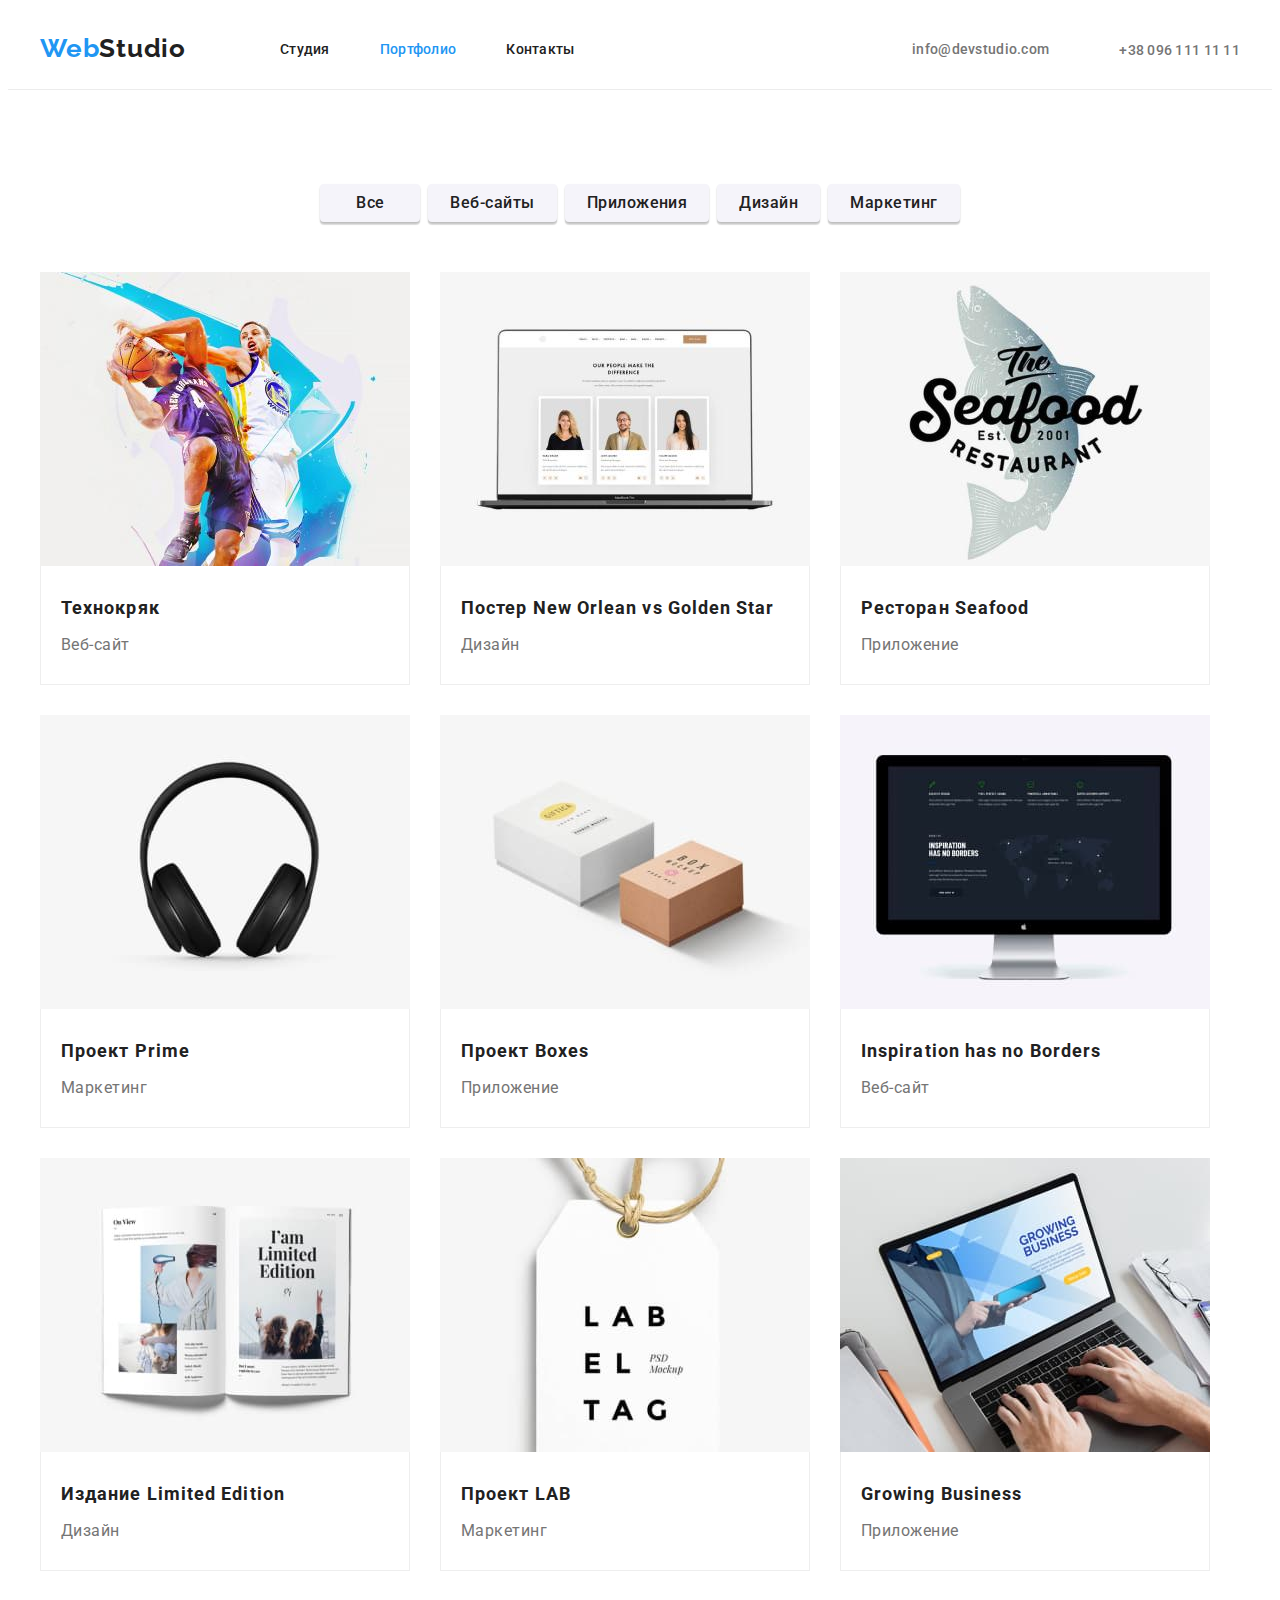
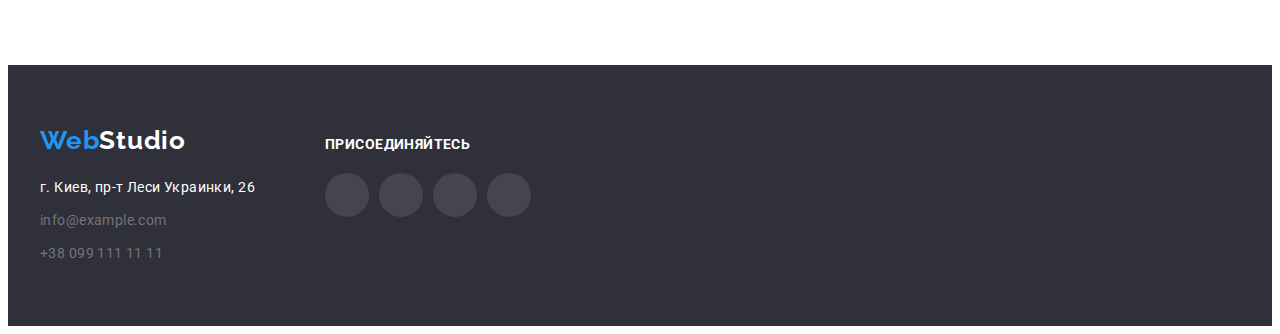
==== portfolio.html @ a0083a1d "добавляет иконки и новые стили" ====
<!DOCTYPE html>
<html lang="en">
<head>
    <link rel="stylesheet" href="https://cdnjs.cloudflare.com/ajax/libs/modern-normalize/1.0.0/modern-normalize.min.css"
        integrity="sha512-ISS7cAi1PEhQ8jnbJpJZMd29NlhNj4AWYyLOSp2CE/CsHxTCu+r+t0D2yoJudVrd0/8fTVPUVDzY5Tvli75u/g=="
        crossorigin="anonymous" />
        <link rel="preconnect" href="https://fonts.gstatic.com">
    <link href="https://fonts.googleapis.com/css2?family=Raleway:wght@700&family=Roboto:wght@400;500;700;900&display=swap"
        rel="stylesheet">
       <link rel="stylesheet" href="./css/styles.css">
    
    <meta charset="UTF-8">
    <meta http-equiv="X-UA-Compatible" content="IE=edge">
    <meta name="viewport" content="width=device-width, initial-scale=1.0">
    <title>Portfolio</title>
       </head>
        <body>
            <header class="header">
                <div class="container">
                    <nav class="navigation link">
                        <a class="logo  link" href="./index.html" lang="en">
                            Web<span class=" header-studio">Studio</span>
                        </a>
                        <ul class="navigation-list link list">
                            <li class="navidation-item">
                                <a class="navigation-link  link" href="./index.html">Студия</a>
                            </li>
                            <li class="navidation-item">
                                <a class=" navigation-link current link" href="./portfolio.html">Портфолио</a>
                            </li>
                            <li class="navidation-item">
                                <a class=" navigation-link link" href="">Контакты</a>
                            </li>
                        </ul>
                    </nav>
                    <div class="tells">
                    <ul class="tell-list list">
                        <li class="tell-item">
                             <a class="tell link" href="mailto:info@devstudio.com">
                                 <svg class="tell-img" width="16" height="12">
                                <use href="./images/sprite.svg#icon-envelope"></use>
                            </svg>info@devstudio.com</a> 
                        </li>
                        <li class="tell-item"> 
                            <a class="tell link " href="tel:+380961111111">
                                <svg class="tell-img" width="10" height="16">
                                <use href="./images/sprite.svg#icon-Vector"></use>
                            </svg>+38 096 111 11 11</a> 
                        </li>
                    </ul>
                    </div>
                   
                </div>
            </header>
            <main>
                <section class="main">
                   <div class="container">
                <ul class="main-list list">
                    <li class="list-btn">
                        <button class="main-btn" type="button">Все</button>
                    </li>
                    <li class="list-btn">
                        <button class="main-btn" type="button">Веб-сайты</button>
                    </li>
                    <li class="list-btn">
                        <button class="main-btn" type="button">Приложения</button>
                    </li>
                    <li class="list-btn">
                        <button class="main-btn" type="button">Дизайн</button>
                    </li>
                    <li class="list-btn">
                        <button class="main-btn" type="button">Маркетинг</button>
                    </li>
                </ul>
                <ul class="projekt-list list">
                    <li class="projekt-item">
    
                    <a href="" class="projekt-list-stile">
                        <img src="/images/port_filtr/filtr1.jpg" alt="призентация" width="370" height="294">
                        <div class="projekt-wrapper">
                            <h2 class="projekt-list-item">Технокряк</h2>
                            <p class="info-item">Веб-сайт</p>
                        </div>
                    </a>
                    </li>
                    <li class="projekt-item">
                        <a href="" class="projekt-list-stile">
                            <img src="/images/port_filtr/filtr2.jpg" alt="презентация" width="370" height="294">
                            <div class="projekt-wrapper">
                                <h2 class="projekt-list-item">Постер New Orlean vs Golden Star</h2>
                                <p class="info-item">Дизайн</p>
                            </div>
                        </a>
                    </li>
                    <li class="projekt-item">
                        <a href="" class="projekt-list-stile">
                            <img src="/images/port_filtr/filtr3.jpg" alt="призентация" width="370" height="294">
                            <div class="projekt-wrapper">
                                <h2 class="projekt-list-item">Ресторан Seafood</h2>
                                <p class="info-item">Приложение</p>
                            </div>
                        </a>
                    </li>
                    <li class="projekt-item">
                        <a href="" class="projekt-list-stile">
                            <img src="/images/port_filtr/filtr4.jpg" alt="призентация" width="370" height="294">
                            <div class="projekt-wrapper">
                                <h2 class="projekt-list-item">Проект Prime</h2>
                                <p class="info-item">Маркетинг</p>
                            </div>
                        </a>
                    </li>
                    <li class="projekt-item">
                        <a href="" class="projekt-list-stile">
                            <img src="/images/port_filtr/filtr5.jpg" alt="призентация" width="370" height="294">
                            <div class="projekt-wrapper">
                                <h2 class="projekt-list-item">Проект Boxes</h2>
                                <p class="info-item">Приложение</p>
                            </div>
                        </a>
                    </li>
                    <li class="projekt-item">
                        <a href="" class="projekt-list-stile">
                            <img src="/images/port_filtr/filtr6.jpg" alt="призентация" width="370" height="294">
                            <div class="projekt-wrapper">
                                <h2 class="projekt-list-item">Inspiration has no Borders</h2>
                                <p class="info-item">Веб-сайт</p>
                            </div>
                        </a>

                    </li>
                    <li class="projekt-item">
                        <a href="" class="projekt-list-stile">
                            <img src="/images/port_filtr/filtr7.jpg" alt="призентация" width="370" height="294">
                            <div class="projekt-wrapper">
                                <h2 class="projekt-list-item">Издание Limited Edition</h2>
                                <p class="info-item">Дизайн</p>
                            </div>
                        </a>

                    </li>
                    <li class="projekt-item"> <a href="" class="projekt-list-stile"> <img src="/images/port_filtr/filtr8.jpg"
                                alt="призентация" width="370" height="294">
                            <div class="projekt-wrapper">
                                <h2 class="projekt-list-item">Проект LAB</h2>
                                <p class="info-item">Маркетинг</p>
                            </div>
                        </a>
                    </li>
                    <li class="projekt-item">
                        <a href="" class="projekt-list-stile">
                            <img src="/images/port_filtr/filtr9.jpg" alt="призентация" width="370" height="294">
                            <div class="projekt-wrapper">
                                <h2 class="projekt-list-item">Growing Business</h2>
                                <p class="info-item">Приложение</p>
                            </div>
                        </a>
                </div>
                
            </li>
        </ul>
    </div>
             </section>
            </main>
<footer class="footer">
    <div class="container">
        <div>
            <a class="logo  link" href="./index.html" lang="en">Web<span class="footer-light footer-dark">Studio</span>
            </a>
            <address class="address">
                <ul class="list footer-list">
                    <li class="footer-address-list">
                        <a class="footer-address link" href="https://goo.gl/maps/CNWoaTKzeVFjFcxj6" target="_blank"
                            rel="noopener noreferrer">г. Киев, пр-т Леси Украинки, 26</a>
                    </li>
                    <li class="footer-address-list">
                        <a class="footer-mail-tel link" href="mailto:info@example.com">info@example.com</a>
                    </li>
                    <li class="footer-address-list">
                        <a class="footer-mail-tel link" href="tel:+380991111111">+38 099 111 11 11</a>
                    </li>
                </ul>
            </address>
        </div>
        <div class="section-footer-social-list">
            <p class="footer-link-title">Присоединяйтесь</p>
            <ul class="footer-social-list list">
                <li class="footer-social-list-item">
                    <a href="" class="footer-social-list-link">
                        <svg class="footer-social-list-icon" width="20" height="20">
                            <use href="./images/sprite.svg#icon-instagram"></use>
                        </svg>
                    </a>
                </li>
                <li class="footer-social-list-item">
                    <a href="" class="footer-social-list-link">
                        <svg class="footer-social-list-icon" width="20" height="20">
                            <use href="./images/sprite.svg#icon-twitter"></use>
                        </svg>
                    </a>
                </li>
                <li class="footer-social-list-item">
                    <a href="" class="footer-social-list-link">
                        <svg class="footer-social-list-icon" width="20" height="20">
                            <use href="./images/sprite.svg#icon-facebook"></use>
                        </svg>
                    </a>
                </li>
                <li class="footer-social-list-item">
                    <a href="" class="footer-social-list-link">
                        <svg class="footer-social-list-icon" width="20" height="20">
                            <use href="./images/sprite.svg#icon-linkedin"></use>
                        </svg>
                    </a>
                </li>
            </ul>
        </div>
    </div>
</footer>
</body>
</html>
---- css/styles.css ----
:root {
  --main-font: "Roboto", sans-serif;
  --secondary-font: "Raleway", sans-serif;
  --accent-color: #2196f3;
  --text-decoration-color: #757575;
  --title-color: #212121;
  --secondary-color: #ffffff;
  --footer-color: #2f303a;
  --footer-link-kolor: rgba(255, 255, 255, 0.6);
  --bacgraund-color: #2f303a;
  --bacground-secon-color: #f5f4fa;
  --section-pt: 94px;
  --section-pb: 94px;
  --icon-color: #afb1b8;
}
body {
  font-family: var(--main-font);
  color: var(--title-color);
}
ul {
  list-style-type: none;
}
a {
  text-decoration: none;
}
h1,
h2,
h3,
h4,
h5,
h6,
p {
  margin: 0;
}

ul,
ol {
  margin: 0;
  padding: 0;
}

img {
  display: block;
}
.visually-hidden {
  position: absolute !important;
  clip: rect(1px 1px 1px 1px); /* IE6, IE7 */
  clip: rect(1px, 1px, 1px, 1px);
  padding: 0 !important;
  border: 0 !important;
  height: 1px !important;
  width: 1px !important;
  overflow: hidden;
}

.link {
  current: var(--accent-color);
  text-decoration: none;
}
.list {
  list-style: none;
  color: var(--text-decoration-color);
}

.adress {
  font-style: normal;
}
/* ------ header ---- */
.container {
  width: 1200px;
  margin: 0 auto;
  padding-left: 15px;
  padding-right: 15px;
}
.header .container {
  display: flex;
  align-items: center;
}
.header {
  display: flex;
  align-items: center;
  padding-top: 25px;
  padding-bottom: 25px;
  border-bottom: 1px solid #ececec;
}
.navigation {
  display: flex;
  align-items: center;
}
.navigation-list {
  display: flex;
  align-items: center;
  margin-left: 94px;
}
.tell:hover .tell-img,
.tell:focus .tell-img {
  fill: var(--accent-color);
}
.tell-img {
  fill: rgba(117, 117, 117, 1);
}

.tell-list {
  display: flex;
  align-items: center;
}
.tell-item:not(:last-child) {
  margin-right: 50px;
}

.navidation-item:not(:last-child) {
  margin-right: 50px;
}

.navigation-link:hover,
.navigation-link:focus {
  color: var(--accent-color);
}
.header-studio {
  color: var(--title-color);
}
.navigation-link {
  font-family: var(--main-font);
  font-weight: 500;
  font-size: 14px;
  line-height: 1.14;
  letter-spacing: 0.02em;
  color: var(--title-color);
  padding-top: 32px;
  padding-bottom: 32px;
}
.tells {
  display: flex;
  align-items: center;
  margin-left: auto;
}
.tell-img {
  margin-right: 10px;
}
.tell-img:hover,
.tell-img:focus {
  color: var(--accent-color);
}

.tell {
  font-family: var(--main-font);
  font-weight: 500;
  font-size: 14px;
  line-height: 1.14;
  letter-spacing: 0.02em;
  color: var(--text-decoration-color);
  padding-top: 32px;
  padding-bottom: 32px;
}
.info:focus,
.info:hover {
  color: var(--accent-color);
}

.logo {
  font-family: var(--secondary-font);
  font-weight: 700;
  font-size: 26px;
  line-height: 1.2;
  letter-spacing: 0.03em;
  color: var(--accent-color);
}
.current {
  color: var(--accent-color);
}
/* ------ end header ---- */
/* ----- hero------ */
.text {
  font-family: var(--main-font);
  font-weight: 900;
  font-size: 44px;
  line-height: 1.36;
  letter-spacing: 0.06em;
  text-transform: uppercase;
  color: var(--secondary-color);
}
.heroo-color {
  background-color: var(--bacgraund-color);
  background-image: linear-gradient(
      rgba(47, 48, 58, 0.4),
      rgba(47, 48, 58, 0.4)
    ),
    url(../images/hero/hero.jpg);
  background-size: cover;
  background-repeat: no-repeat;
  max-width: 1600px;
  margin: 0 auto;
}
.heroo-color .container {
  text-align: center;
  width: 1200px;
  padding: 200px 0;
}
.modal-btn {
  font-family: inherit;
  font-weight: 700;
  font-size: 16px;
  line-height: 1.9;
  letter-spacing: 0.06em;
  color: var(--secondary-color);
  cursor: pointer;
  background: var(--accent-color);
  box-shadow: 0px 4px 4px rgba(0, 0, 0, 0.15);
  border-radius: 4px;
  padding: 10px 32px;
  min-width: 200px;
  margin-top: 30px;
  border-style: none;
}
.modal-btn:hover,
.modal-btn:focus {
  color: var(--secondary-color);
  background-color: var(--accent-color);
}

/* -----  end hero------ */

/* --- FEATURES ---*/
.features .container {
  width: 1200px;
  padding-top: 94px;
}
.features-list {
  display: flex;
  align-items: center;

  margin-left: -30px;
  margin-top: -30px;
}
.features-item {
  flex-basis: calc(100% / 4 - 30px);
  margin-left: 30px;
  margin-top: 30px;
}
.features-icon {
  display: flex;
  justify-content: center;
  align-items: center;
  margin-bottom: 30px;
  padding: 25px 100px;
  background-color: rgba(245, 244, 250, 1);
  border-radius: 4px;
}
.features-list-item {
  font-weight: 700;
  font-size: 14px;
  line-height: 1.14;
  letter-spacing: 0.03em;
  text-transform: uppercase;
  color: var(--title-color);
  margin-bottom: 10px;
}
.features-text-item {
  font-size: 14px;
  line-height: 1.7;
  letter-spacing: 0.03em;
  color: var(--text-decoration-color);
}
/* ---  end FEATURES ---*/
/* WHAT_ARE_WE_DOING */
.wedoing-list {
  padding-top: 94px;
}
.wedoing-list .container {
  width: 1200px;
  padding-bottom: 94px;
}
.work-list {
  display: flex;
  text-align: center;
  margin-left: -30px;
  margin-top: -30px;
}
.work-item {
  flex-basis: calc(100% / 3 - 30px);
  margin-left: 30px;
  margin-top: 30px;
}
.wedoing-list-title {
  font-weight: 700;
  font-size: 36px;
  line-height: 1.2;
  text-align: center;
  letter-spacing: 0.03em;
  margin-bottom: 50px;
  color: var(--title-color);
}
/* end WHAT_ARE_WE_DOING */
/* ---Team--- */
.our-team {
  align-items: center;
  padding-top: var(--section-pt);
  padding-bottom: var(--section-pb);
  background-color: var(--bacground-secon-color);
}
.our-team .container {
  width: 1200px;
}
.team-list {
  display: flex;
  text-align: center;
  margin-left: -30px;
  margin-top: -30px;
}
.team-item {
  flex-basis: calc(100% / 4 - 30px);
  margin-left: 30px;
  margin-top: 30px;
}
.team-icon-link:hover,
.team-icon-link:focus {
  background-color: var(--accent-color);
}
.team-icon-link:hover .team-icon,
.team-icon-link:focus .team-icon {
  fill: var(--secondary-color);
}

.team-list-icon {
  display: flex;
  align-items: center;
  justify-content: space-between;
  margin-top: 16px;
}

.team-icon-link {
  display: flex;
  justify-content: center;
  align-items: center;
  width: 44px;
  height: 44px;
  border-radius: 50%;
  fill: var(--icon-color);
}
.our-team-wrapper {
  padding: 30px 55px;
  background: var(--secondary-color);
  box-shadow: 0px 1px 3px rgba(0, 0, 0, 0.12), 0px 1px 1px rgba(0, 0, 0, 0.14),
    0px 2px 1px rgba(0, 0, 0, 0.2);
  border-radius: 0px 0px 4px 4px;
}

.our-team-first {
  text-align: center;
  font-weight: 700;
  font-size: 36px;
  line-height: 1.2;
  letter-spacing: 0.03em;
  color: var(--title-color);
  margin-bottom: 50px;
}
.name-team {
  font-weight: 500;
  font-size: 16px;
  line-height: 1.18;
  letter-spacing: 0.03em;
  margin-bottom: 10px;
  color: var(--title-color);
}
.proffesion-our-team {
  font-size: 16px;
  line-height: 1.18;
  letter-spacing: 0.03em;
  color: var(--text-decoration-color);
}
/* --- end Team--- */
/* ----clients---- */
.clients-title {
  padding-top: var(--section-pt);
  font-family: var(--main-font);
  font-weight: 700;
  font-size: 36px;
  line-height: 1.16;
  text-align: center;
  letter-spacing: 0.03em;
  color: var(--title-color);
}
.clients-link:hover,
.clients-link:focus {
  border: 1px solid rgba(33, 150, 243, 1);
  border-radius: 4px;
}

.clients-link:hover .clients-icon,
.clients-link:focus .clients-icon {
  fill: var(--accent-color);
}
.clients-link {
  display: block;
  fill: var(--icon-color);
  border: 1px solid #afb1b8;
  box-sizing: border-box;
  border-radius: 4px;
}
.clients-list {
  display: flex;
  align-items: center;
  justify-content: space-between;
  margin-top: 50px;
  padding-bottom: var(--section-pt);
}
.one {
  margin: 20px 63px;
}
.two {
  margin: 19px 65px;
}
.three {
  margin: 24px 64px;
}
.four {
  margin: 24px 45px;
}
.five {
  margin: 22px 55px;
}
.six {
  margin: 22px 41px;
}
/* ----end clients---- */
/* --footer-- */

.adress {
  display: flex;
  flex-direction: column;
  margin-top: 20px;
}
.footer-dark {
  color: var(--secondary-color);
}
.footer {
  display: flex;
  align-items: center;
  justify-content: center;
  background-color: var(--footer-color);
  padding-top: 60px;
  padding-bottom: 60px;
}

.footer .container {
  display: flex;
  align-items: baseline;
}

.address {
  font-style: normal;
  margin-top: 20px;
  margin-right: 70px;
}

.section-footer-social-list {
  width: 206px;
  height: 80px;
  margin: 0;
  padding: 0;
  box-sizing: content-box;
}

.footer-link-title {
  font-family: var(--main-font);
  font-weight: 700;
  font-size: 14px;
  line-height: 1.14;
  letter-spacing: 0.03em;
  text-transform: uppercase;
  color: var(--secondary-color);
  margin-bottom: 20px;
}

.footer-social-list {
  display: flex;
  align-items: center;
  justify-content: center;
}

.footer-social-list-item:not(:last-child) {
  margin-right: 10px;
}

.footer-social-list-link {
  display: flex;
  align-items: center;
  justify-content: center;
  width: 44px;
  height: 44px;
  border-radius: 50%;
  fill: var(--secondary-color);
  background-color: rgba(255, 255, 255, 0.1);
}

.footer-social-list-link:hover,
.footer-social-list-link:focus {
  fill: var(--secondary-color);
  background-color: var(--accent-color);
}

.footer-list {
  display: flex;
  flex-direction: column;
  justify-content: flex-start;
  align-items: flex-start;
}

.footer-address-list:not(:last-child) {
  margin-bottom: 9px;
}

.footer-address {
  font-weight: 400;
  font-size: 14px;
  line-height: 1.71;
  letter-spacing: 0.03em;
  color: var(--secondary-color);
}

.footer-mail-tel {
  font-weight: 400;
  font-size: 14px;
  line-height: 1.71;
  letter-spacing: 0.03em;
  color: var(--footer-mail-tel);
}

/* --end footer-- */
/* --- portfolio---- */
.main {
  padding-top: 94px;
  padding-bottom: 94px;
}
.main .container {
  width: 1200px;
  padding-left: 15px;
  padding-right: 15px;
}
.main-list {
  display: flex;
  margin-bottom: 50px;
  flex-direction: row;
  justify-content: center;
}
.list-btn:not(:last-child) {
  margin-right: 8px;
}

.projekt-list {
  display: flex;
  align-items: center;
  flex-wrap: wrap;
  margin-left: -30px;
  margin-top: -30px;
}

.main-btn:hover,
.main-btn:focus {
  color: var(--bacground-secon-color);
  background: var(--accent-color);
}
.main-btn {
  font-family: inherit;
  font-weight: 500;
  font-size: 16px;
  line-height: 1.62;
  letter-spacing: 0.03em;
  color: var(--title-color);
  background: var(--bacground-secon-color);
  box-shadow: 0px 3px 1px rgba(0, 0, 0, 0.1), 0px 1px 2px rgba(0, 0, 0, 0.08),
    0px 2px 2px rgba(0, 0, 0, 0.12);
  border-radius: 4px;
  border-style: none;
  min-width: 100px;
  cursor: pointer;
  padding: 6px 22px;
}
.projekt-item:hover {
  filter: drop-shadow(0px 4px 4px rgba(0, 0, 0, 0.25));
}
.projekt-item {
  font-weight: 700;
  font-size: 18px;
  line-height: 2;
  letter-spacing: 0.06em;
  color: var(--title-color);
  background-color: var(--secondary-color);
  flex-basis: calc(100% / 9 - 30px);
  margin-left: 30px;
  margin-top: 30px;
}
.projekt-list-item {
  font-family: var(--main-font);
  font-weight: 700;
  font-size: 18px;
  line-height: 2;
  letter-spacing: 0.06em;
  color: var(--title-color);
  margin-bottom: 4px;
}
.projekt-wrapper {
  border: 1px solid rgba(238, 238, 238, 1);
  padding: 24px 20px;
  border-top: none;
}
.info-item {
  font-weight: 400;
  font-size: 16px;
  line-height: 1.87;
  letter-spacing: 0.03em;
  color: var(--text-decoration-color);
}

/* ----portfolio---- */
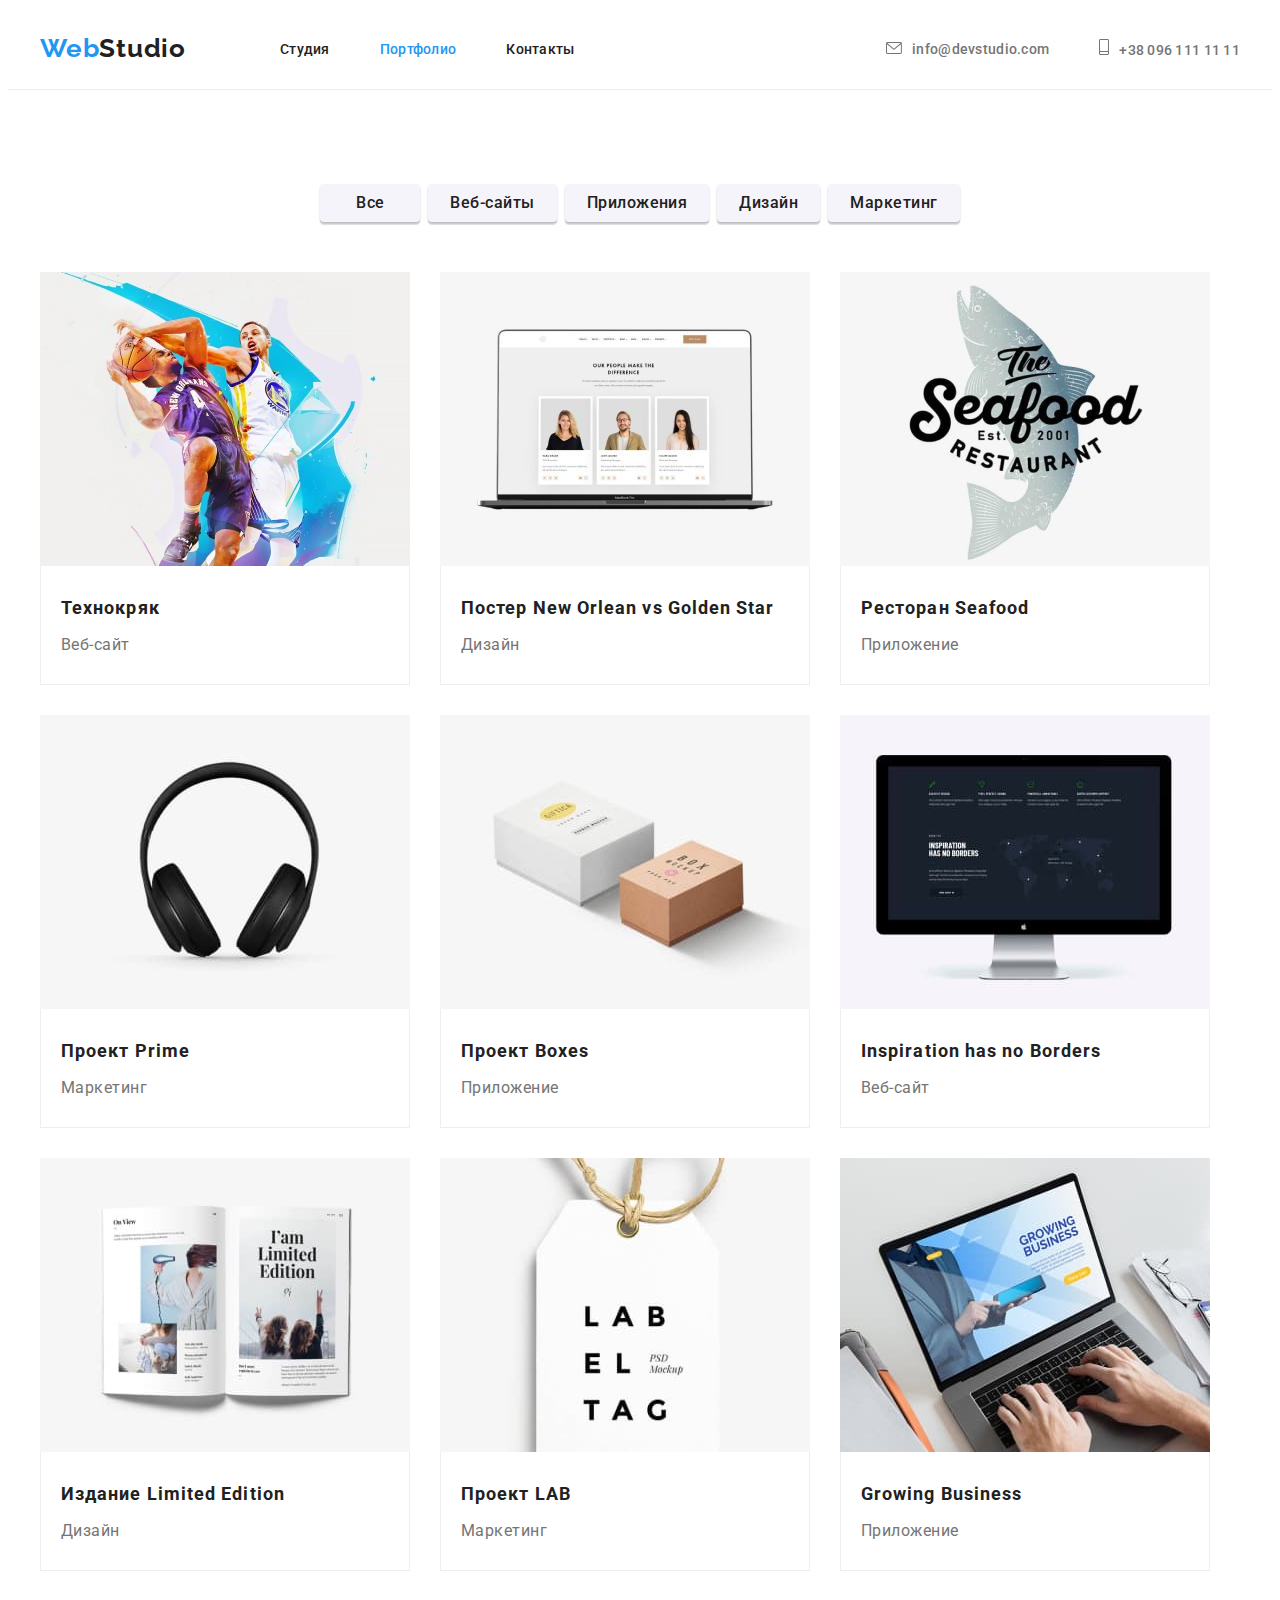
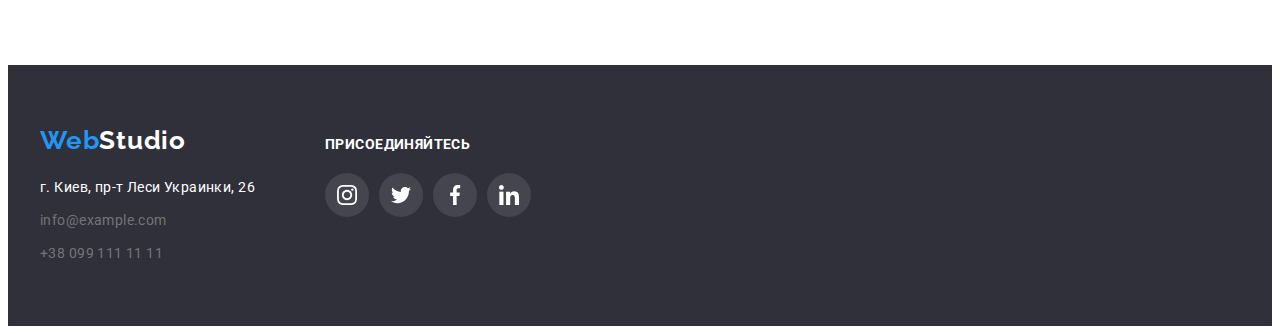
==== commit 3a5aec09: "вносит поправки" ====
--- a/portfolio.html
+++ b/portfolio.html
@@ -76,7 +76,7 @@
                     <li class="projekt-item">
     
                     <a href="" class="projekt-list-stile">
-                        <img src="/images/port_filtr/filtr1.jpg" alt="призентация" width="370" height="294">
+                        <img src="./images/port_filtr/filtr1.jpg" alt="призентация" width="370" height="294">
                         <div class="projekt-wrapper">
                             <h2 class="projekt-list-item">Технокряк</h2>
                             <p class="info-item">Веб-сайт</p>
@@ -85,7 +85,7 @@
                     </li>
                     <li class="projekt-item">
                         <a href="" class="projekt-list-stile">
-                            <img src="/images/port_filtr/filtr2.jpg" alt="презентация" width="370" height="294">
+                            <img src="./images/port_filtr/filtr2.jpg" alt="презентация" width="370" height="294">
                             <div class="projekt-wrapper">
                                 <h2 class="projekt-list-item">Постер New Orlean vs Golden Star</h2>
                                 <p class="info-item">Дизайн</p>
@@ -94,7 +94,7 @@
                     </li>
                     <li class="projekt-item">
                         <a href="" class="projekt-list-stile">
-                            <img src="/images/port_filtr/filtr3.jpg" alt="призентация" width="370" height="294">
+                            <img src="./images/port_filtr/filtr3.jpg" alt="призентация" width="370" height="294">
                             <div class="projekt-wrapper">
                                 <h2 class="projekt-list-item">Ресторан Seafood</h2>
                                 <p class="info-item">Приложение</p>
@@ -103,7 +103,7 @@
                     </li>
                     <li class="projekt-item">
                         <a href="" class="projekt-list-stile">
-                            <img src="/images/port_filtr/filtr4.jpg" alt="призентация" width="370" height="294">
+                            <img src="./images/port_filtr/filtr4.jpg" alt="призентация" width="370" height="294">
                             <div class="projekt-wrapper">
                                 <h2 class="projekt-list-item">Проект Prime</h2>
                                 <p class="info-item">Маркетинг</p>
@@ -112,7 +112,7 @@
                     </li>
                     <li class="projekt-item">
                         <a href="" class="projekt-list-stile">
-                            <img src="/images/port_filtr/filtr5.jpg" alt="призентация" width="370" height="294">
+                            <img src="./images/port_filtr/filtr5.jpg" alt="призентация" width="370" height="294">
                             <div class="projekt-wrapper">
                                 <h2 class="projekt-list-item">Проект Boxes</h2>
                                 <p class="info-item">Приложение</p>
@@ -121,7 +121,7 @@
                     </li>
                     <li class="projekt-item">
                         <a href="" class="projekt-list-stile">
-                            <img src="/images/port_filtr/filtr6.jpg" alt="призентация" width="370" height="294">
+                            <img src="./images/port_filtr/filtr6.jpg" alt="призентация" width="370" height="294">
                             <div class="projekt-wrapper">
                                 <h2 class="projekt-list-item">Inspiration has no Borders</h2>
                                 <p class="info-item">Веб-сайт</p>
@@ -131,7 +131,7 @@
                     </li>
                     <li class="projekt-item">
                         <a href="" class="projekt-list-stile">
-                            <img src="/images/port_filtr/filtr7.jpg" alt="призентация" width="370" height="294">
+                            <img src="./images/port_filtr/filtr7.jpg" alt="призентация" width="370" height="294">
                             <div class="projekt-wrapper">
                                 <h2 class="projekt-list-item">Издание Limited Edition</h2>
                                 <p class="info-item">Дизайн</p>
@@ -139,7 +139,7 @@
                         </a>
 
                     </li>
-                    <li class="projekt-item"> <a href="" class="projekt-list-stile"> <img src="/images/port_filtr/filtr8.jpg"
+                    <li class="projekt-item"> <a href="" class="projekt-list-stile"> <img src="./images/port_filtr/filtr8.jpg"
                                 alt="призентация" width="370" height="294">
                             <div class="projekt-wrapper">
                                 <h2 class="projekt-list-item">Проект LAB</h2>
@@ -149,7 +149,7 @@
                     </li>
                     <li class="projekt-item">
                         <a href="" class="projekt-list-stile">
-                            <img src="/images/port_filtr/filtr9.jpg" alt="призентация" width="370" height="294">
+                            <img src="./images/port_filtr/filtr9.jpg" alt="призентация" width="370" height="294">
                             <div class="projekt-wrapper">
                                 <h2 class="projekt-list-item">Growing Business</h2>
                                 <p class="info-item">Приложение</p>
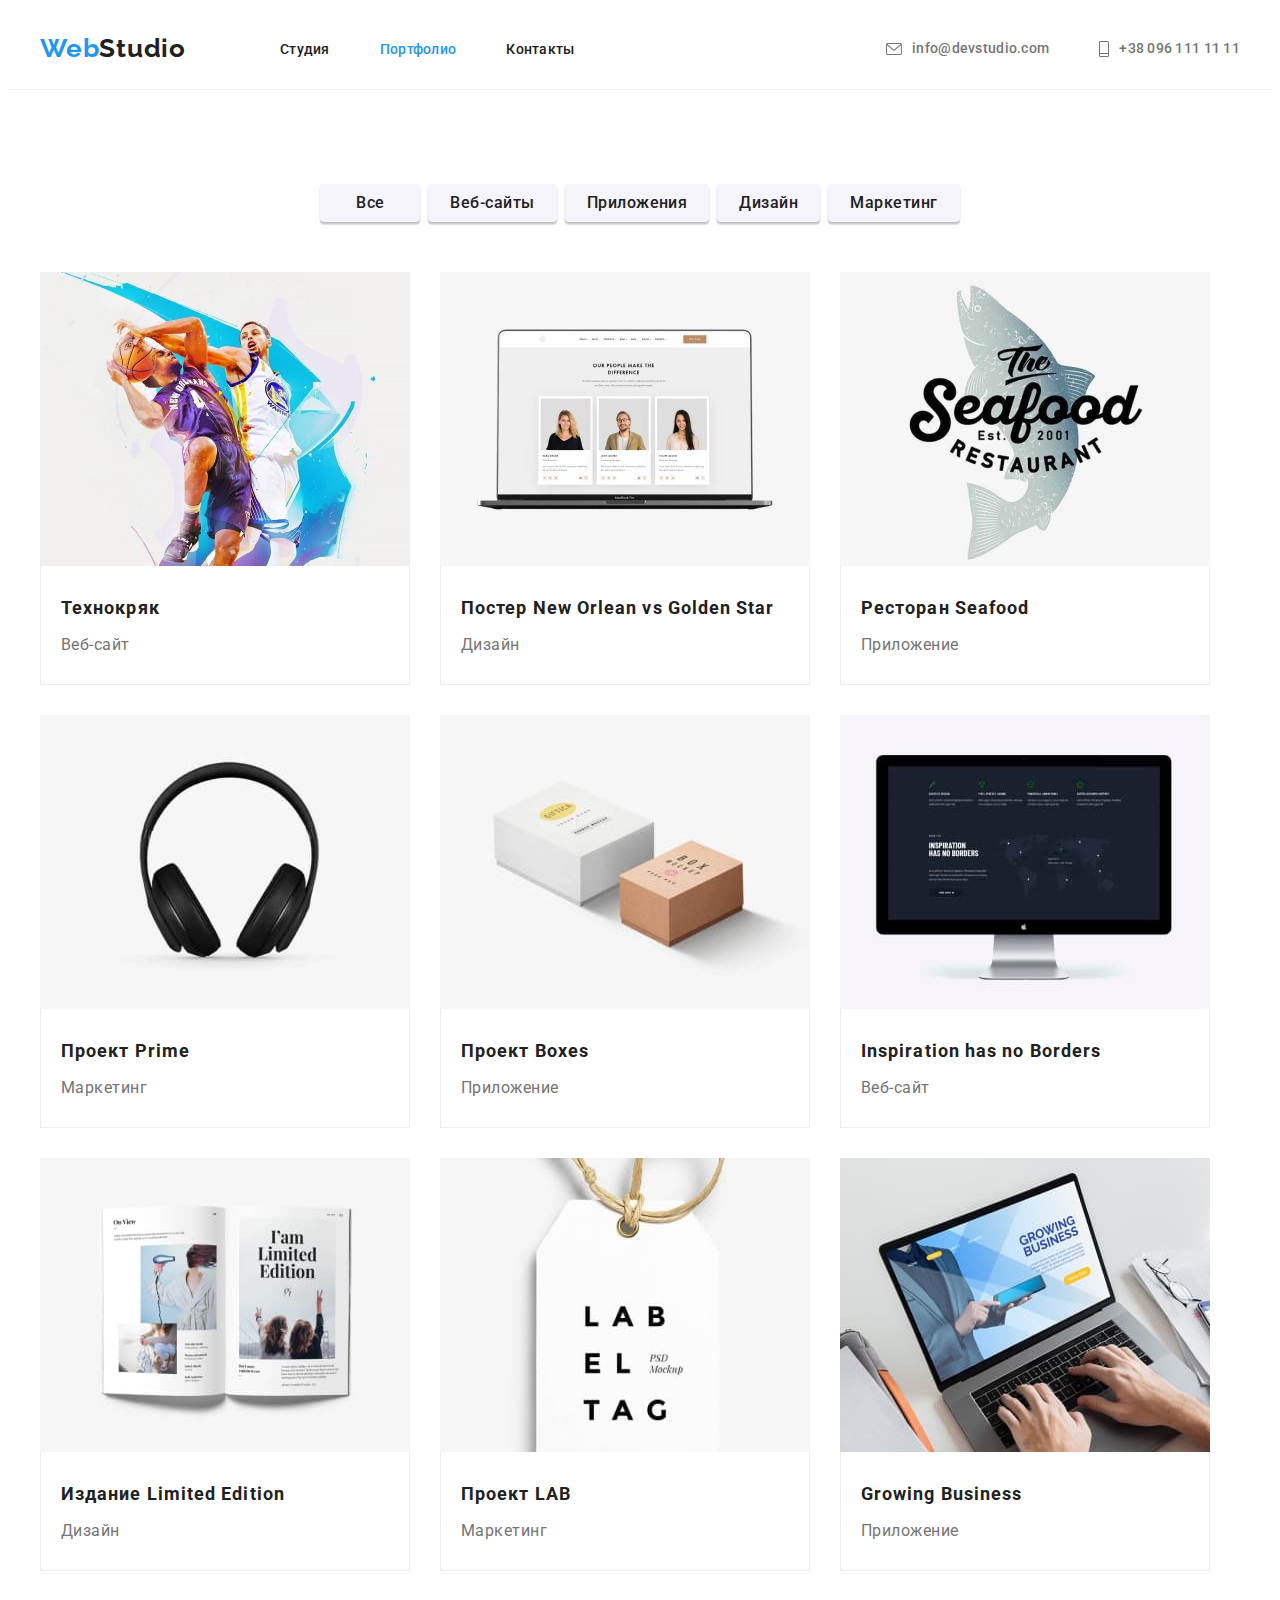
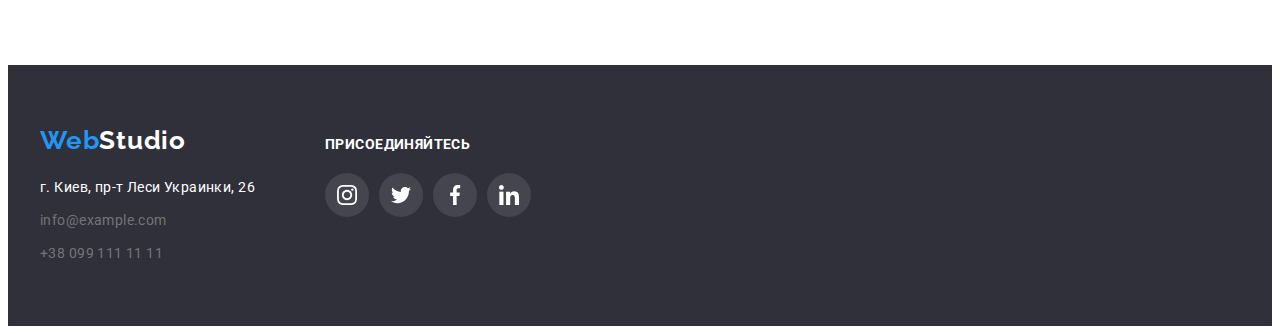
==== commit 8b1e937d: "убирает лишние классы" ====
--- a/portfolio.html
+++ b/portfolio.html
@@ -164,7 +164,7 @@
             </main>
 <footer class="footer">
     <div class="container">
-        <div>
+        <div class="footer-logo-box">
             <a class="logo  link" href="./index.html" lang="en">Web<span class="footer-light footer-dark">Studio</span>
             </a>
             <address class="address">
--- a/css/styles.css
+++ b/css/styles.css
@@ -54,7 +54,7 @@
 }
 
 .link {
-  current: var(--accent-color);
+  content: var(--accent-color);
   text-decoration: none;
 }
 .list {
@@ -137,20 +137,24 @@
 .tell-img {
   margin-right: 10px;
 }
+.tell:hover,
+.tell:focus {
+  color: var(--accent-color);
+}
 .tell-img:hover,
 .tell-img:focus {
   color: var(--accent-color);
 }
 
 .tell {
+  display: flex;
+  align-items: center;
   font-family: var(--main-font);
   font-weight: 500;
   font-size: 14px;
   line-height: 1.14;
   letter-spacing: 0.02em;
   color: var(--text-decoration-color);
-  padding-top: 32px;
-  padding-bottom: 32px;
 }
 .info:focus,
 .info:hover {
@@ -242,9 +246,10 @@
   justify-content: center;
   align-items: center;
   margin-bottom: 30px;
-  padding: 25px 100px;
   background-color: rgba(245, 244, 250, 1);
   border-radius: 4px;
+  width: 270px;
+  height: 120px;
 }
 .features-list-item {
   font-weight: 700;
@@ -338,7 +343,7 @@
   fill: var(--icon-color);
 }
 .our-team-wrapper {
-  padding: 30px 55px;
+  padding: 30px 45px;
   background: var(--secondary-color);
   box-shadow: 0px 1px 3px rgba(0, 0, 0, 0.12), 0px 1px 1px rgba(0, 0, 0, 0.14),
     0px 2px 1px rgba(0, 0, 0, 0.2);
@@ -370,8 +375,11 @@
 }
 /* --- end Team--- */
 /* ----clients---- */
+.clients {
+  padding-top: var(--section-pt);
+  padding-bottom: var(--section-pt);
+}
 .clients-title {
-  padding-top: var(--section-pt);
   font-family: var(--main-font);
   font-weight: 700;
   font-size: 36px;
@@ -391,37 +399,26 @@
   fill: var(--accent-color);
 }
 .clients-link {
-  display: block;
+  display: flex;
+  align-items: center;
+  justify-content: center;
   fill: var(--icon-color);
   border: 1px solid #afb1b8;
   box-sizing: border-box;
   border-radius: 4px;
-}
+  width: 170px;
+  height: 90px;
+}
+.clients-item:not(:first-child) {
+  margin-left: 30px;
+}
+
 .clients-list {
   display: flex;
   align-items: center;
-  justify-content: space-between;
   margin-top: 50px;
-  padding-bottom: var(--section-pt);
-}
-.one {
-  margin: 20px 63px;
-}
-.two {
-  margin: 19px 65px;
-}
-.three {
-  margin: 24px 64px;
-}
-.four {
-  margin: 24px 45px;
-}
-.five {
-  margin: 22px 55px;
-}
-.six {
-  margin: 22px 41px;
-}
+}
+
 /* ----end clients---- */
 /* --footer-- */
 
@@ -446,11 +443,12 @@
   display: flex;
   align-items: baseline;
 }
-
+.footer-logo-box {
+  margin-right: 70px;
+}
 .address {
   font-style: normal;
   margin-top: 20px;
-  margin-right: 70px;
 }
 
 .section-footer-social-list {
